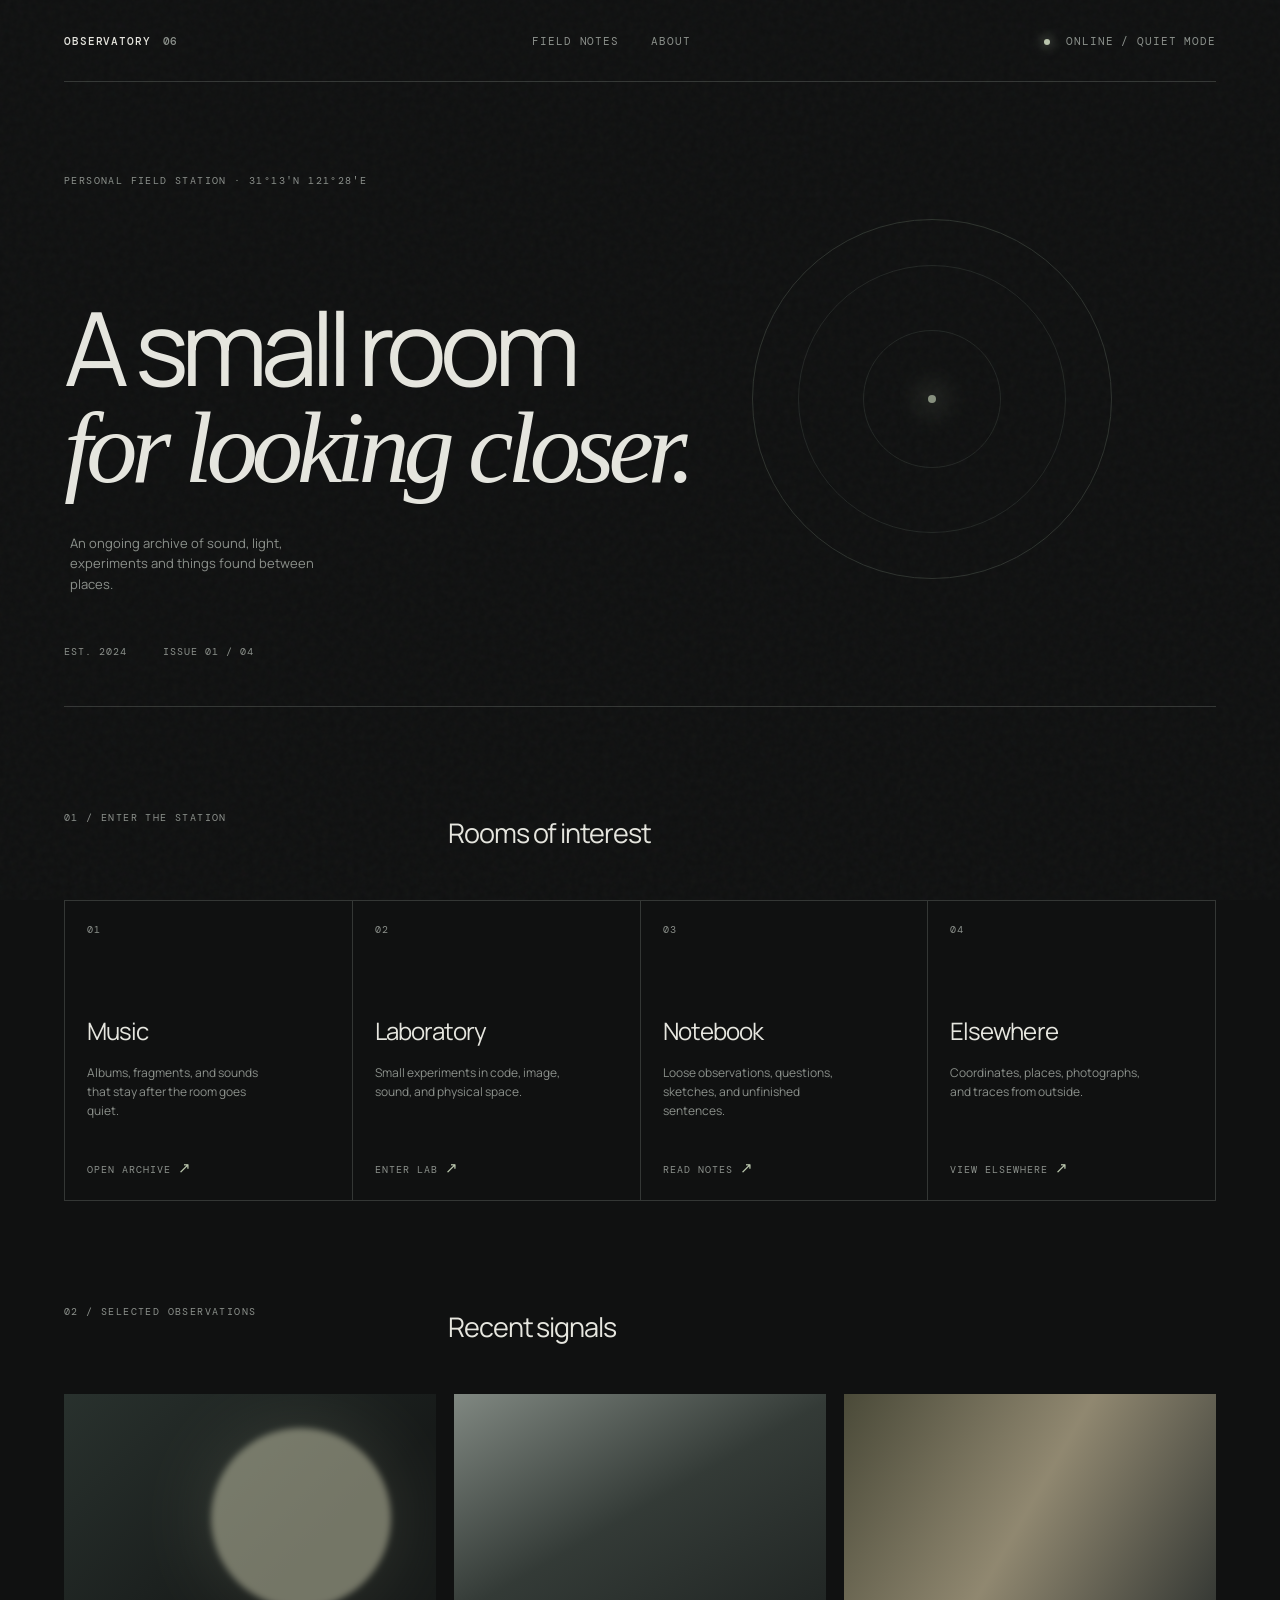
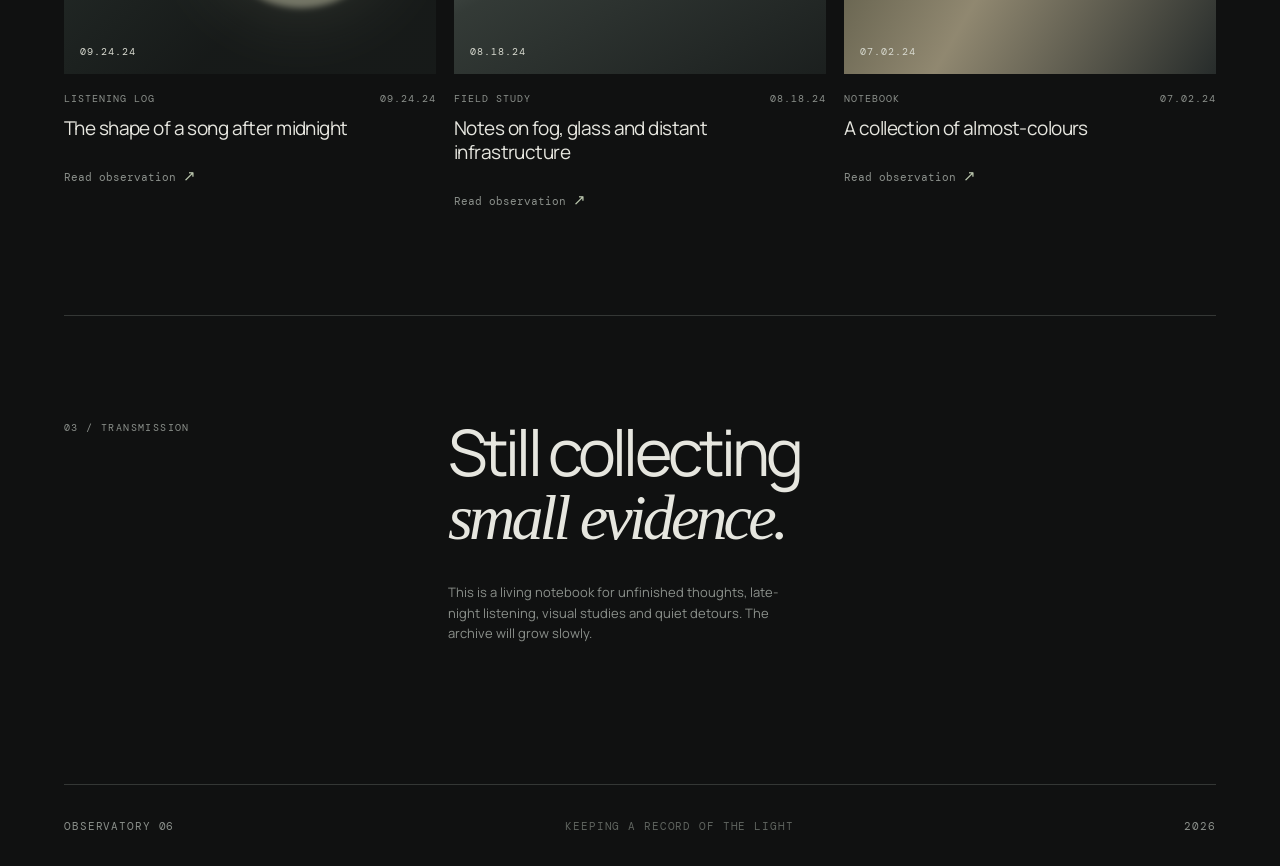
==== observatory-06/index.html @ ce648ada "Add files via upload" ====
<!doctype html>
<html lang="en">
  <head>
    <meta charset="UTF-8" />
    <meta name="viewport" content="width=device-width, initial-scale=1.0" />
    <meta name="theme-color" content="#101111" />
    <meta name="description" content="OBSERVATORY 06 — a quiet personal field station for music, experiments, notes and elsewhere." />
    <title>OBSERVATORY 06</title>
    <link rel="preconnect" href="https://fonts.googleapis.com" />
    <link rel="preconnect" href="https://fonts.gstatic.com" crossorigin />
    <link href="https://fonts.googleapis.com/css2?family=DM+Mono:wght@400;500&family=Manrope:wght@400;500;600;700&display=swap" rel="stylesheet" />
    <link rel="stylesheet" href="src/styles.css" />
  </head>
  <body>
    <div class="grain" aria-hidden="true"></div>
    <div class="site-shell">
      <header class="site-header">
        <a class="wordmark" href="#top" aria-label="Observatory 06 home">OBSERVATORY <span>06</span></a>
        <nav class="site-nav" aria-label="Main navigation">
          <a href="#field-notes">Field notes</a>
          <a href="#about">About</a>
        </nav>
        <div class="status"><i></i> online / quiet mode</div>
      </header>

      <main id="top">
        <section class="hero" aria-labelledby="hero-title">
          <p class="eyebrow">Personal field station · 31°13′N 121°28′E</p>
          <div class="hero-copy">
            <h1 id="hero-title">A small room<br /><em>for looking closer.</em></h1>
            <p class="hero-intro">An ongoing archive of sound, light, experiments and things found between places.</p>
          </div>
          <div class="hero-meta"><span>EST. 2024</span><span>ISSUE 01 / 04</span></div>
          <div class="orbit" aria-hidden="true"><span></span></div>
        </section>

        <section class="portal-section" aria-labelledby="portals-title">
          <div class="section-heading"><p class="eyebrow">01 / Enter the station</p><h2 id="portals-title">Rooms of interest</h2></div>
          <div id="portals" class="portal-grid"></div>
        </section>

        <section id="field-notes" class="notes-section" aria-labelledby="notes-title">
          <div class="section-heading"><p class="eyebrow">02 / Selected observations</p><h2 id="notes-title">Recent signals</h2></div>
          <div id="notes" class="notes-grid"></div>
        </section>

        <section id="about" class="about-section" aria-labelledby="about-title">
          <p class="eyebrow">03 / Transmission</p>
          <div><h2 id="about-title">Still collecting<br /><em>small evidence.</em></h2><p>This is a living notebook for unfinished thoughts, late-night listening, visual studies and quiet detours. The archive will grow slowly.</p></div>
        </section>
      </main>

      <footer class="site-footer"><span>OBSERVATORY 06</span><span>KEEPING A RECORD OF THE LIGHT</span><span id="year"></span></footer>
    </div>
    <script>
      const portals = [
        { number: '01', title: 'Music', description: 'Albums, fragments, and sounds that stay after the room goes quiet.', label: 'Open archive' },
        { number: '02', title: 'Laboratory', description: 'Small experiments in code, image, sound, and physical space.', label: 'Enter lab' },
        { number: '03', title: 'Notebook', description: 'Loose observations, questions, sketches, and unfinished sentences.', label: 'Read notes' },
        { number: '04', title: 'Elsewhere', description: 'Coordinates, places, photographs, and traces from outside.', label: 'View elsewhere' }
      ];
      const notes = [
        { date: '09.24.24', type: 'Listening log', title: 'The shape of a song after midnight', imageClass: 'note-image--night' },
        { date: '08.18.24', type: 'Field study', title: 'Notes on fog, glass and distant infrastructure', imageClass: 'note-image--fog' },
        { date: '07.02.24', type: 'Notebook', title: 'A collection of almost-colours', imageClass: 'note-image--colour' }
      ];
      document.querySelector('#portals').innerHTML = portals.map((item) => `
        <a class="portal-card" href="#field-notes"><span class="card-number">${item.number}</span><span class="card-title">${item.title}</span><span class="card-description">${item.description}</span><span class="card-link">${item.label} <b>↗</b></span></a>
      `).join('');
      document.querySelector('#notes').innerHTML = notes.map((item) => `
        <article class="note-card"><div class="note-image ${item.imageClass}" aria-hidden="true"><span>${item.date}</span></div><div class="note-meta"><span>${item.type}</span><span>${item.date}</span></div><h3>${item.title}</h3><a href="#about">Read observation <b>↗</b></a></article>
      `).join('');
      document.querySelector('#year').textContent = new Date().getFullYear();
    </script>
  </body>
</html>
---- observatory-06/src/styles.css ----
:root{--bg:#101111;--panel:#171918;--line:#343735;--muted:#8b908b;--text:#e6e6df;--accent:#bac6ad;--mono:'DM Mono',monospace;--sans:'Manrope',sans-serif}*{box-sizing:border-box}html{scroll-behavior:smooth}body{margin:0;background:var(--bg);color:var(--text);font-family:var(--sans);font-size:14px;line-height:1.6}.grain{position:fixed;inset:0;z-index:5;pointer-events:none;opacity:.055;background-image:url("data:image/svg+xml,%3Csvg viewBox='0 0 180 180' xmlns='http://www.w3.org/2000/svg'%3E%3Cfilter id='n'%3E%3CfeTurbulence type='fractalNoise' baseFrequency='.8' numOctaves='4' stitchTiles='stitch'/%3E%3C/filter%3E%3Crect width='100%25' height='100%25' filter='url(%23n)' opacity='.55'/%3E%3C/svg%3E")}.site-shell{max-width:1440px;margin:auto;padding:0 5vw}.site-header,.site-footer{display:flex;align-items:center;justify-content:space-between;min-height:82px;border-bottom:1px solid var(--line);font:11px var(--mono);letter-spacing:.08em;text-transform:uppercase}.wordmark{color:var(--text);text-decoration:none;font-weight:500}.wordmark span{color:var(--muted);margin-left:4px}.site-nav{display:flex;gap:32px}.site-nav a,.site-footer{color:var(--muted);text-decoration:none}.site-nav a:hover,.portal-card:hover,.note-card a:hover{color:var(--accent)}.status{color:var(--muted)}.status i{display:inline-block;width:6px;height:6px;margin-right:8px;border-radius:50%;background:var(--accent);box-shadow:0 0 12px var(--accent)}.hero{position:relative;min-height:625px;padding:92px 0 48px;border-bottom:1px solid var(--line);overflow:hidden}.eyebrow{margin:0;color:var(--muted);font:10px var(--mono);letter-spacing:.14em;text-transform:uppercase}.hero-copy{position:relative;z-index:1;margin-top:112px;max-width:760px}.hero h1{margin:0;font-size:clamp(52px,8vw,116px);font-weight:400;letter-spacing:-.07em;line-height:.94}.hero h1 em,.about-section h2 em{font-family:Georgia,serif;font-weight:400;letter-spacing:-.06em}.hero-intro{max-width:270px;margin:36px 0 0 6px;color:var(--muted);font-size:13px}.hero-meta{position:absolute;bottom:48px;left:0;display:flex;gap:36px;color:var(--muted);font:10px var(--mono);letter-spacing:.1em}.orbit{position:absolute;right:9%;top:22%;width:360px;height:360px;border:1px solid #3a403a;border-radius:50%;opacity:.7}.orbit:before,.orbit:after{content:"";position:absolute;inset:45px;border:1px solid #2b302d;border-radius:50%}.orbit:after{inset:110px}.orbit span{position:absolute;top:50%;left:50%;width:8px;height:8px;margin:-4px;border-radius:50%;background:var(--accent);box-shadow:0 0 28px 8px #a9b99a55}.portal-section,.notes-section{padding:104px 0}.section-heading{display:grid;grid-template-columns:1fr 2fr;align-items:start;margin-bottom:46px}.section-heading h2{margin:0;font-size:27px;font-weight:400;letter-spacing:-.04em}.portal-grid{display:grid;grid-template-columns:repeat(4,1fr);border-top:1px solid var(--line);border-left:1px solid var(--line)}.portal-card{position:relative;display:flex;flex-direction:column;min-height:300px;padding:22px;border-right:1px solid var(--line);border-bottom:1px solid var(--line);color:var(--text);text-decoration:none;transition:background .4s,color .4s}.portal-card:hover{background:#1b201d}.card-number,.card-link,.note-meta{font:10px var(--mono);letter-spacing:.1em;text-transform:uppercase;color:var(--muted)}.card-title{margin-top:76px;font-size:24px;letter-spacing:-.04em}.card-description{max-width:190px;margin-top:12px;color:var(--muted);font-size:12px}.card-link{margin-top:auto}.card-link b,.note-card a b{color:var(--accent);font-size:15px;font-weight:400}.notes-section{padding-top:0}.notes-grid{display:grid;grid-template-columns:repeat(3,1fr);gap:18px}.note-card{min-width:0}.note-image{height:280px;margin-bottom:18px;position:relative;overflow:hidden;background:#262c2a}.note-image:before{content:"";position:absolute;inset:0;background:linear-gradient(135deg,#29322e,#151817 62%);opacity:.9}.note-image--night:after{content:"";position:absolute;width:180px;height:180px;right:12%;top:12%;border-radius:50%;background:#d1d1b3;filter:blur(3px);opacity:.5;box-shadow:0 0 80px #c3c8a655}.note-image--fog:before{background:linear-gradient(150deg,#8a928b,#353c38 45%,#1a1e1d)}.note-image--colour:before{background:linear-gradient(120deg,#4e4d3a,#9c9278 47%,#272c2b)}.note-image span{position:absolute;bottom:16px;left:16px;z-index:1;font:10px var(--mono);color:#d7d9cf;letter-spacing:.1em}.note-meta{display:flex;justify-content:space-between}.note-card h3{max-width:310px;margin:12px 0 24px;font-size:19px;font-weight:400;line-height:1.25;letter-spacing:-.03em}.note-card a{color:var(--muted);font:11px var(--mono);text-decoration:none}.about-section{display:grid;grid-template-columns:1fr 2fr;padding:105px 0 140px;border-top:1px solid var(--line)}.about-section h2{margin:0;font-size:clamp(38px,5vw,70px);font-weight:400;line-height:.98;letter-spacing:-.06em}.about-section div p{max-width:330px;margin:32px 0 0;color:var(--muted);font-size:13px}.site-footer{border-top:1px solid var(--line);border-bottom:0}.site-footer span:nth-child(2){color:#5f645f}@media(max-width:760px){.site-shell{padding:0 22px}.site-header{min-height:68px}.site-nav{display:none}.status{font-size:9px}.hero{min-height:600px;padding-top:55px}.hero-copy{margin-top:120px}.hero h1{font-size:59px}.orbit{right:-150px;top:30%;width:340px;height:340px}.section-heading,.about-section{display:block}.section-heading h2{margin-top:18px}.portal-grid,.notes-grid{grid-template-columns:1fr 1fr}.portal-card{min-height:245px}.card-title{margin-top:45px;font-size:20px}.note-image{height:210px}.about-section .eyebrow{margin-bottom:50px}.site-footer{font-size:9px;gap:10px}.site-footer span:nth-child(2){display:none}}
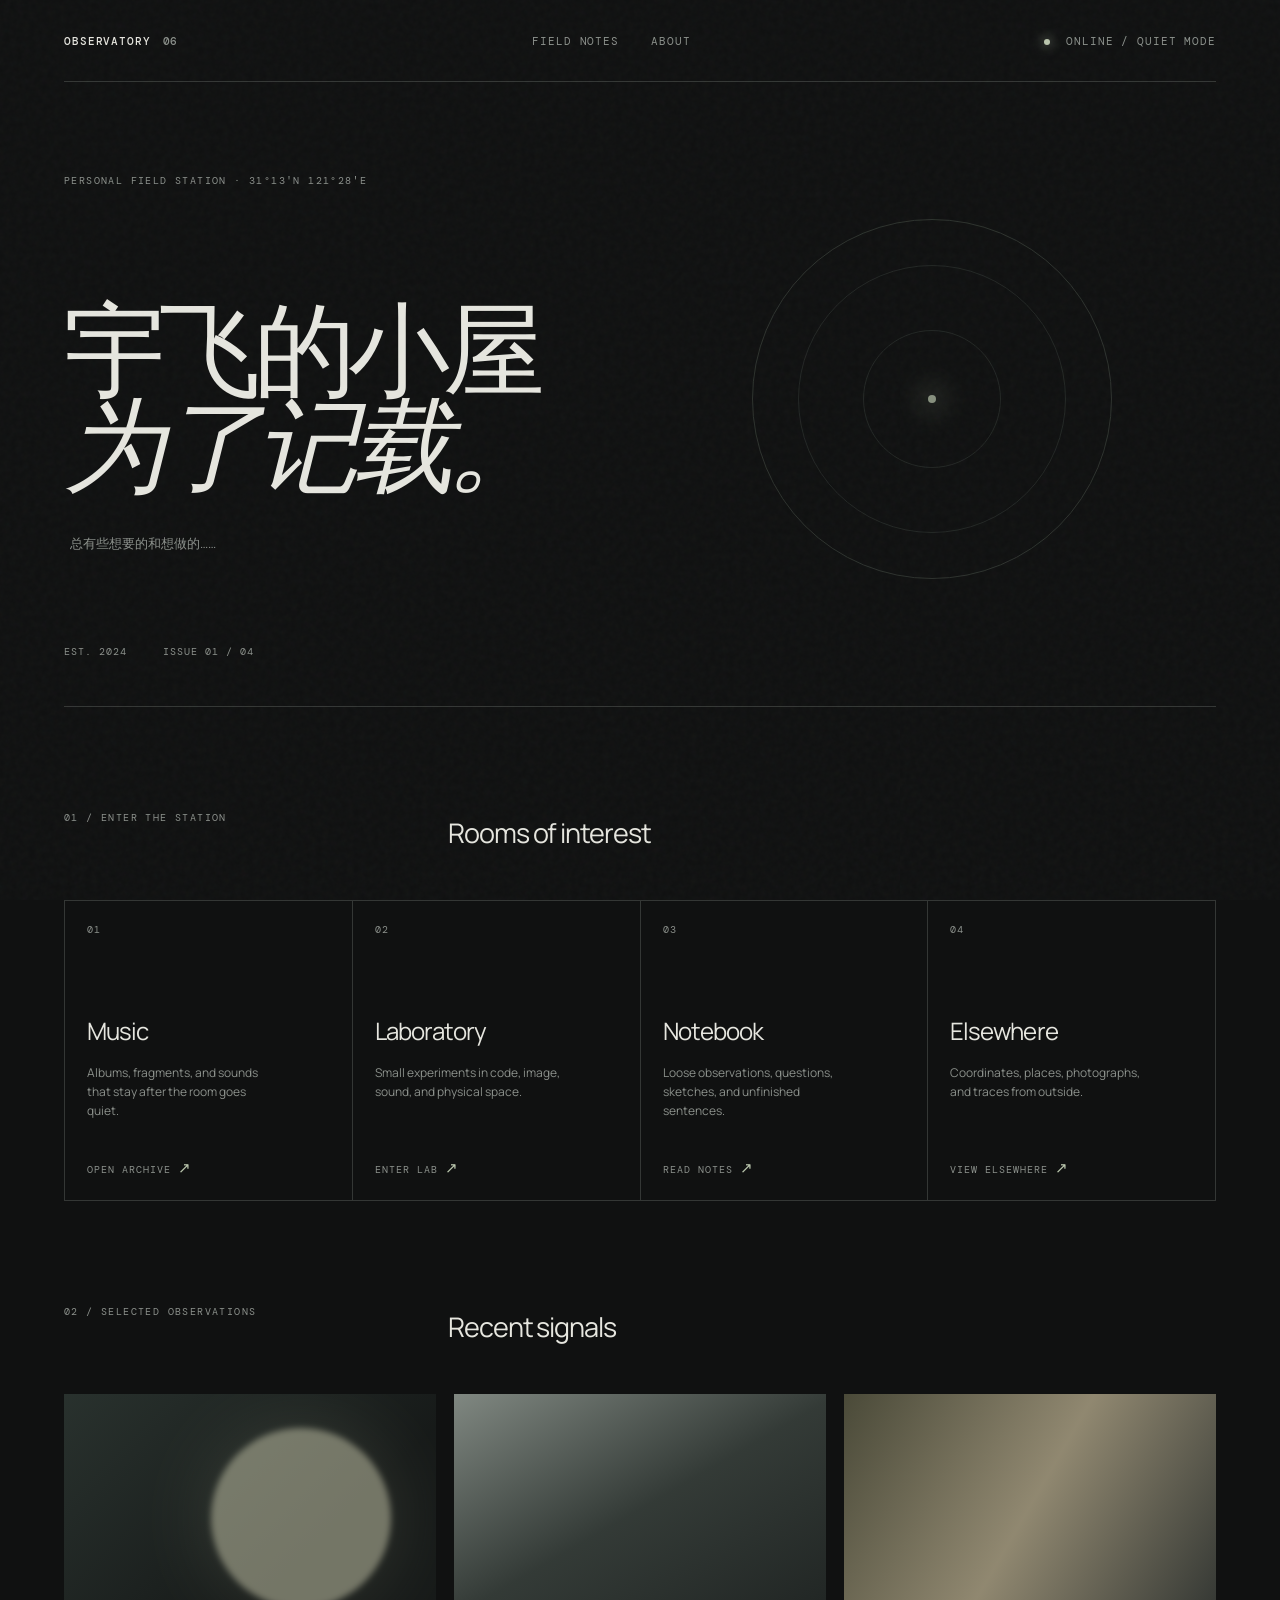
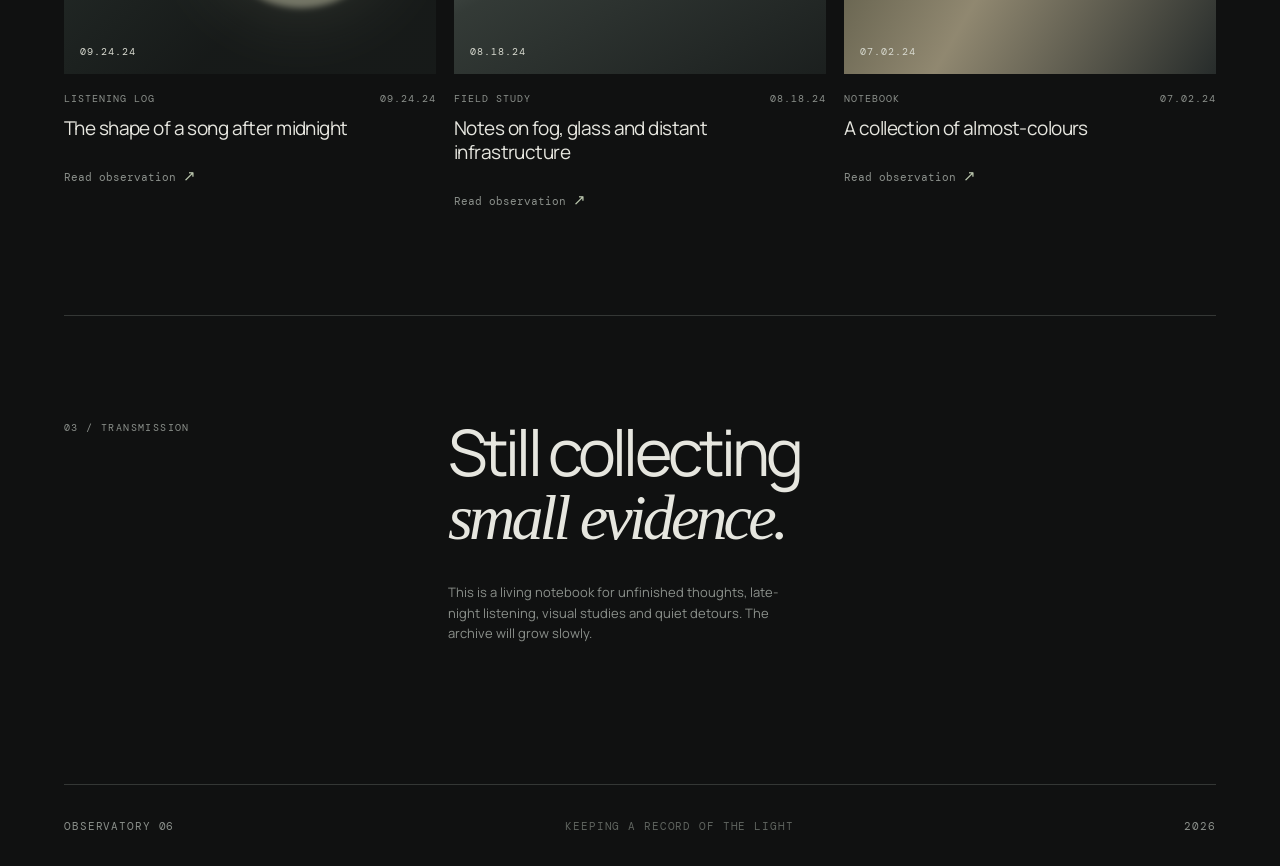
==== commit 725d24d3: "Update hero section text to Chinese" ====
--- a/observatory-06/index.html
+++ b/observatory-06/index.html
@@ -27,8 +27,8 @@
         <section class="hero" aria-labelledby="hero-title">
           <p class="eyebrow">Personal field station · 31°13′N 121°28′E</p>
           <div class="hero-copy">
-            <h1 id="hero-title">A small room<br /><em>for looking closer.</em></h1>
-            <p class="hero-intro">An ongoing archive of sound, light, experiments and things found between places.</p>
+            <h1 id="hero-title">宇飞的小屋<br /><em>为了记载。</em></h1>
+            <p class="hero-intro">总有些想要的和想做的……</p>
           </div>
           <div class="hero-meta"><span>EST. 2024</span><span>ISSUE 01 / 04</span></div>
           <div class="orbit" aria-hidden="true"><span></span></div>
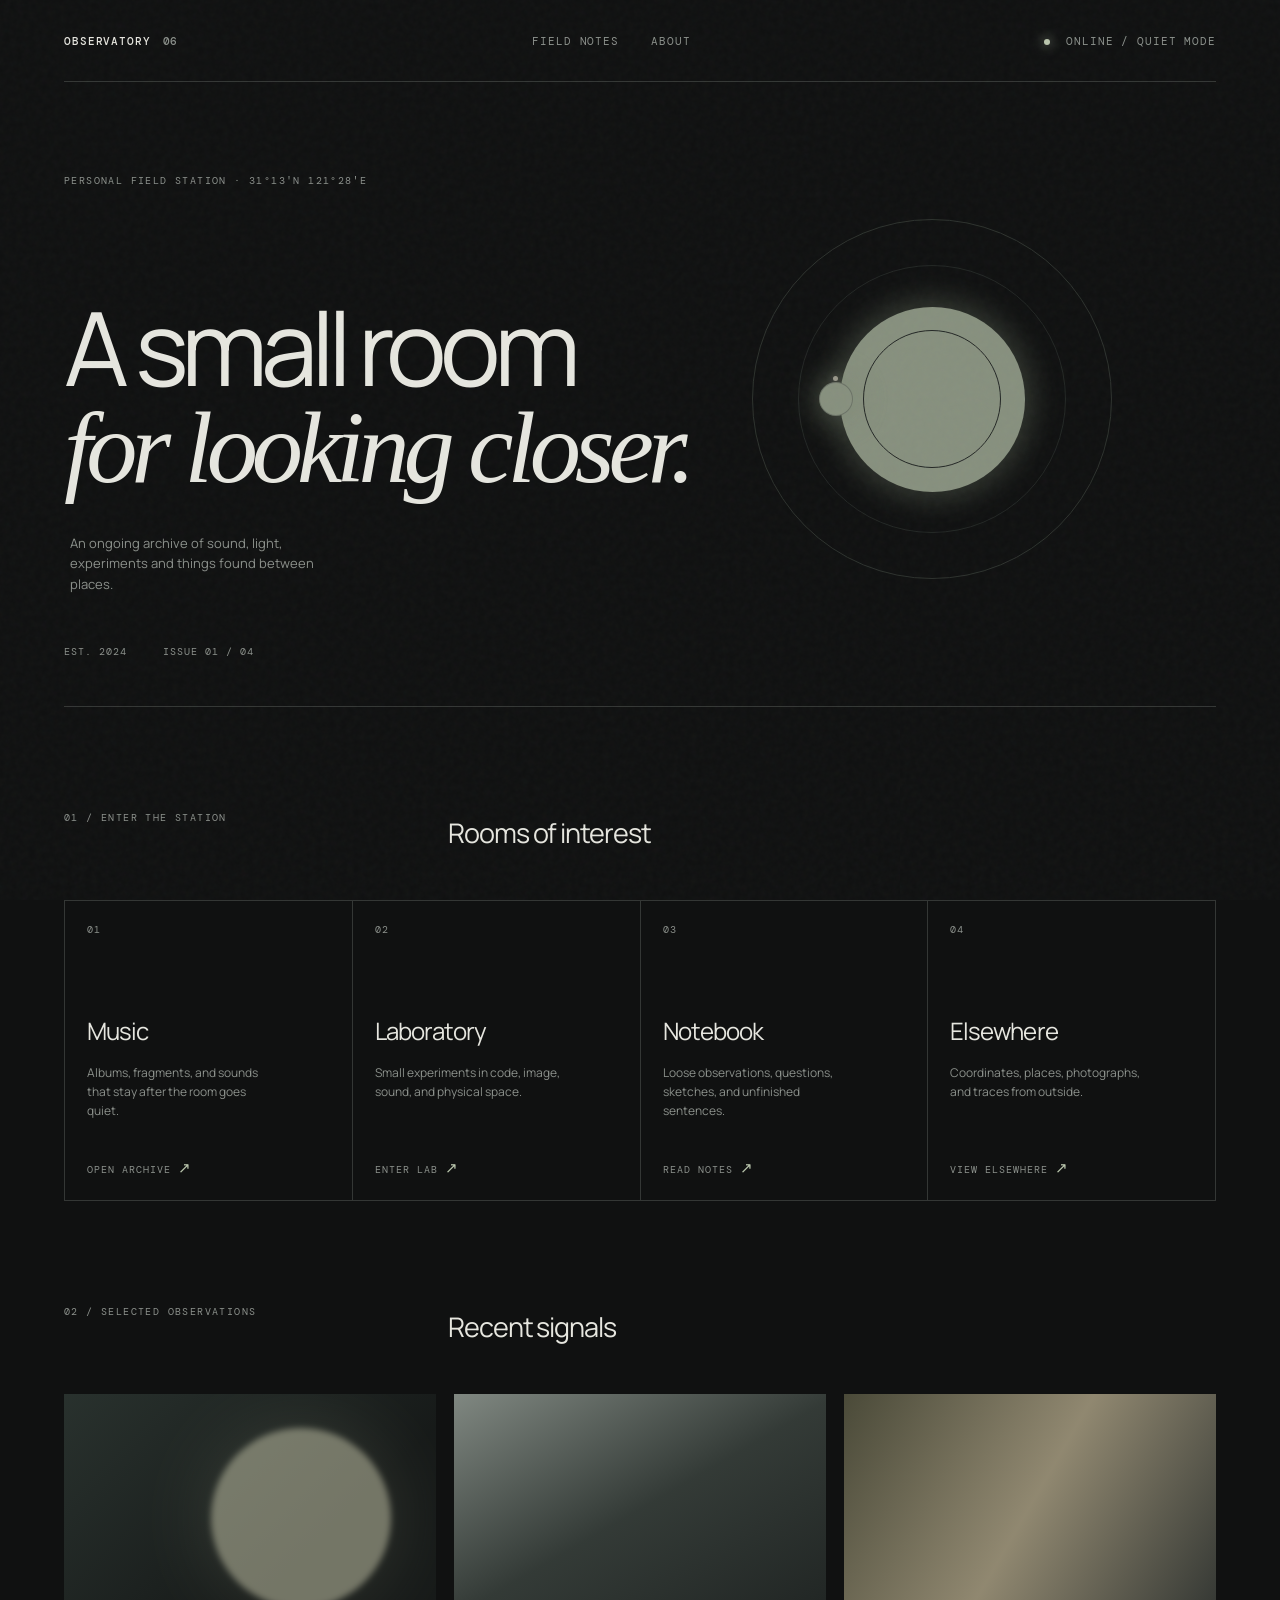
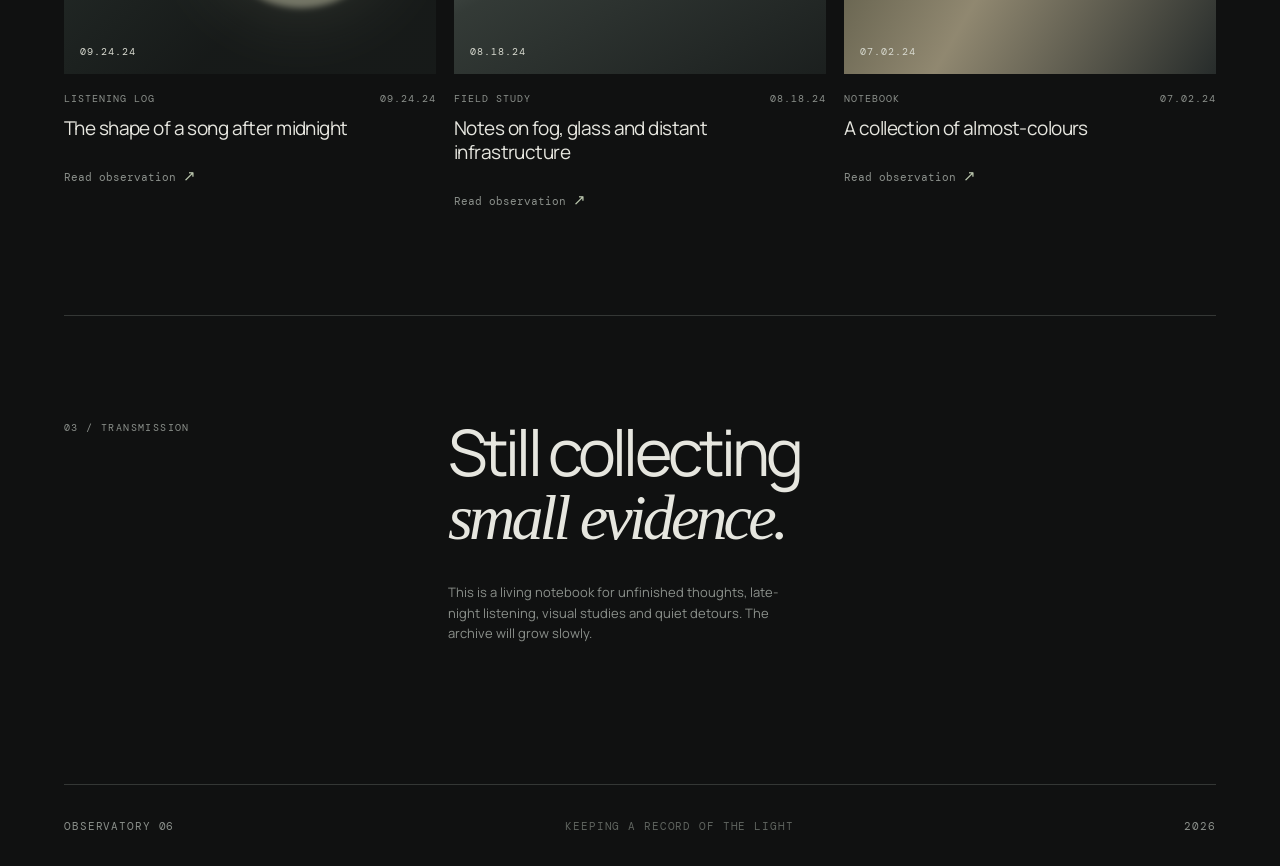
==== commit a9c644eb: "Replace Chinese text with English in index.html" ====
--- a/observatory-06/index.html
+++ b/observatory-06/index.html
@@ -10,6 +10,7 @@
     <link rel="preconnect" href="https://fonts.gstatic.com" crossorigin />
     <link href="https://fonts.googleapis.com/css2?family=DM+Mono:wght@400;500&family=Manrope:wght@400;500;600;700&display=swap" rel="stylesheet" />
     <link rel="stylesheet" href="src/styles.css" />
+    <link rel="stylesheet" href="src/orbit.css" />
   </head>
   <body>
     <div class="grain" aria-hidden="true"></div>
@@ -27,11 +28,11 @@
         <section class="hero" aria-labelledby="hero-title">
           <p class="eyebrow">Personal field station · 31°13′N 121°28′E</p>
           <div class="hero-copy">
-            <h1 id="hero-title">宇飞的小屋<br /><em>为了记载。</em></h1>
-            <p class="hero-intro">总有些想要的和想做的……</p>
+            <h1 id="hero-title">A small room<br /><em>for looking closer.</em></h1>
+            <p class="hero-intro">An ongoing archive of sound, light, experiments and things found between places.</p>
           </div>
           <div class="hero-meta"><span>EST. 2024</span><span>ISSUE 01 / 04</span></div>
-          <div class="orbit" aria-hidden="true"><span></span></div>
+          <div class="orbit" aria-hidden="true"><span class="orbit-line orbit-line--inner"></span><span class="orbit-line orbit-line--outer"></span><span class="sun"></span><span class="earth-track"><span class="earth"><span class="moon-track"><span class="moon"></span></span></span></span></div>
         </section>
 
         <section class="portal-section" aria-labelledby="portals-title">
--- a/observatory-06/src/orbit.css
+++ b/observatory-06/src/orbit.css
@@ -0,0 +1,8 @@
+.orbit-line{position:absolute!important;top:50%;left:50%;border:1px solid #2b302d;border-radius:50%;transform:translate(-50%,-50%)}
+.orbit-line--inner{width:185px;height:185px}.orbit-line--outer{width:300px;height:300px}
+.orbit .sun{position:absolute;top:50%;left:50%;width:38px;height:38px;margin:-19px;border-radius:50%;background:radial-gradient(circle at 35% 32%,#f1e9c8 0 10%,#c9c59d 35%,#777d68 100%);box-shadow:0 0 22px 5px #c8c99d55;animation:sunPulse 5s ease-in-out infinite}
+.orbit .earth-track{position:absolute;top:50%;left:50%;width:185px;height:185px;margin:-92.5px;border-radius:50%;animation:orbitEarth 18s linear infinite}
+.orbit .earth{position:absolute;top:50%;left:-6px;width:12px;height:12px;margin-top:-6px;border-radius:50%;background:radial-gradient(circle at 35% 30%,#d3d6c0 0 18%,#718178 45%,#36443f 100%);box-shadow:0 0 12px #aebca455}
+.orbit .moon-track{position:absolute;top:50%;left:50%;width:34px;height:34px;margin:-17px;border:1px solid #59605766;border-radius:50%;animation:orbitMoon 3.8s linear infinite}
+.orbit .moon{position:absolute;top:-3px;left:50%;width:5px;height:5px;margin-left:-2.5px;border-radius:50%;background:#d2d0bd;box-shadow:0 0 7px #d2d0bd88}
+@keyframes orbitEarth{from{transform:rotate(0deg)}to{transform:rotate(360deg)}}@keyframes orbitMoon{from{transform:rotate(0deg)}to{transform:rotate(360deg)}}@keyframes sunPulse{0%,100%{transform:scale(1);opacity:.82}50%{transform:scale(1.08);opacity:1}}
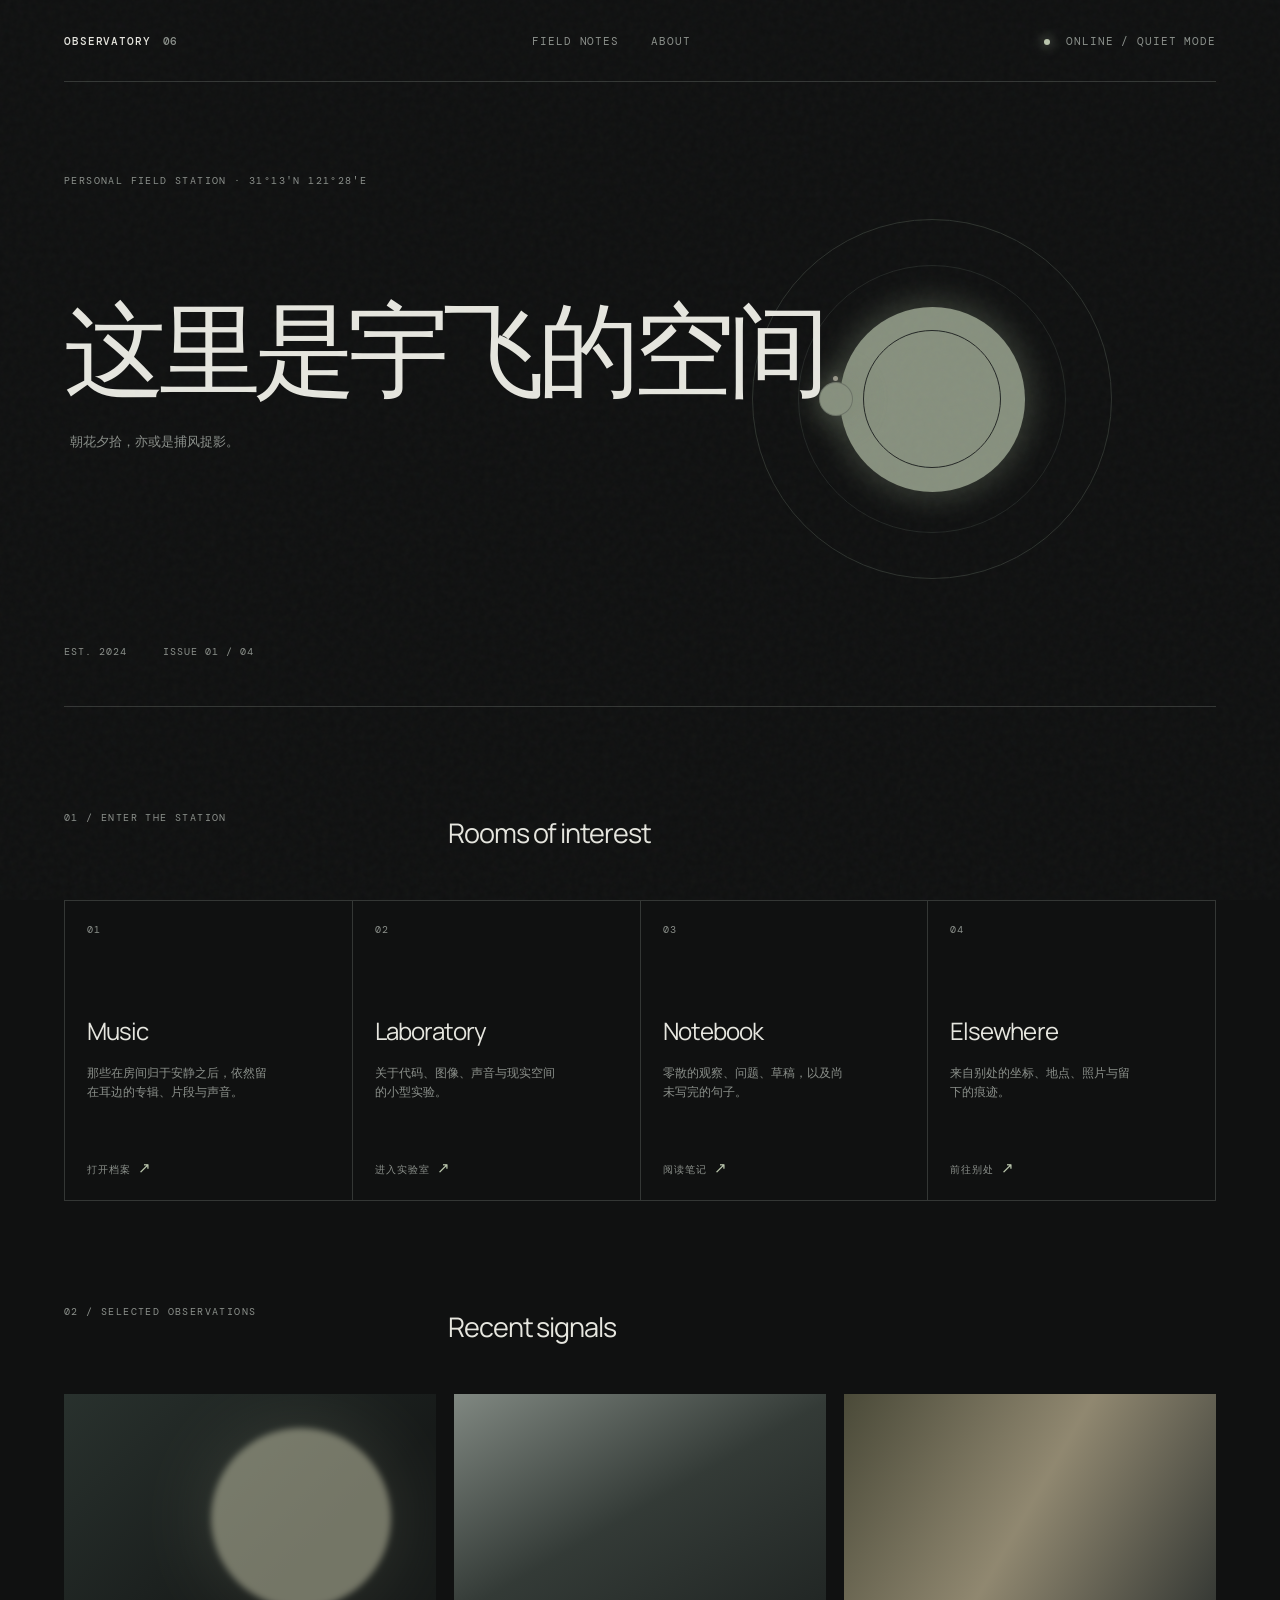
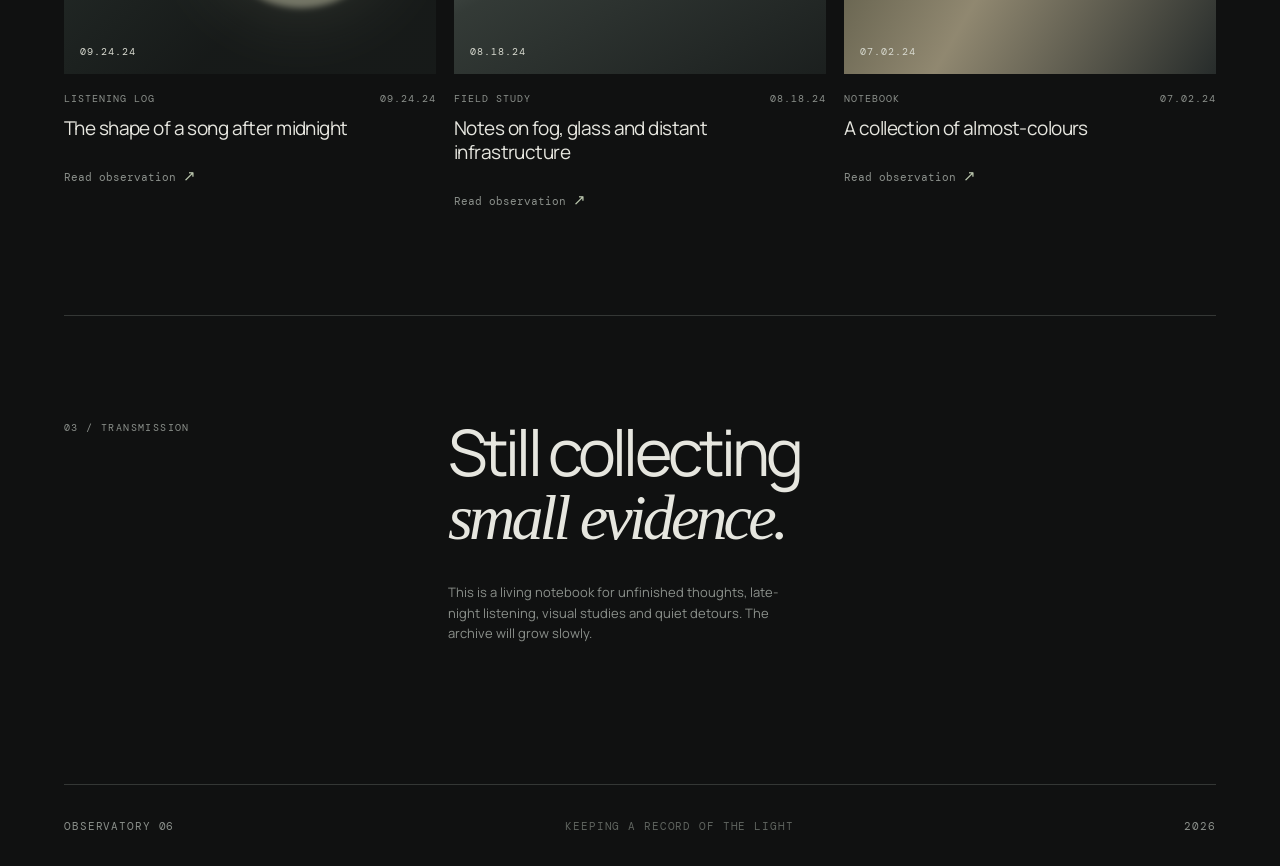
==== commit ce04aecd: "Translate index.html content to Chinese" ====
--- a/observatory-06/index.html
+++ b/observatory-06/index.html
@@ -28,8 +28,8 @@
         <section class="hero" aria-labelledby="hero-title">
           <p class="eyebrow">Personal field station · 31°13′N 121°28′E</p>
           <div class="hero-copy">
-            <h1 id="hero-title">A small room<br /><em>for looking closer.</em></h1>
-            <p class="hero-intro">An ongoing archive of sound, light, experiments and things found between places.</p>
+            <h1 id="hero-title">这里是宇飞的空间</h1>
+            <p class="hero-intro">朝花夕拾，亦或是捕风捉影。</p>
           </div>
           <div class="hero-meta"><span>EST. 2024</span><span>ISSUE 01 / 04</span></div>
           <div class="orbit" aria-hidden="true"><span class="orbit-line orbit-line--inner"></span><span class="orbit-line orbit-line--outer"></span><span class="sun"></span><span class="earth-track"><span class="earth"><span class="moon-track"><span class="moon"></span></span></span></span></div>
@@ -55,10 +55,10 @@
     </div>
     <script>
       const portals = [
-        { number: '01', title: 'Music', description: 'Albums, fragments, and sounds that stay after the room goes quiet.', label: 'Open archive' },
-        { number: '02', title: 'Laboratory', description: 'Small experiments in code, image, sound, and physical space.', label: 'Enter lab' },
-        { number: '03', title: 'Notebook', description: 'Loose observations, questions, sketches, and unfinished sentences.', label: 'Read notes' },
-        { number: '04', title: 'Elsewhere', description: 'Coordinates, places, photographs, and traces from outside.', label: 'View elsewhere' }
+        { number: '01', title: 'Music', description: '那些在房间归于安静之后，依然留在耳边的专辑、片段与声音。', label: '打开档案' },
+        { number: '02', title: 'Laboratory', description: '关于代码、图像、声音与现实空间的小型实验。', label: '进入实验室' },
+        { number: '03', title: 'Notebook', description: '零散的观察、问题、草稿，以及尚未写完的句子。', label: '阅读笔记' },
+        { number: '04', title: 'Elsewhere', description: '来自别处的坐标、地点、照片与留下的痕迹。', label: '前往别处' }
       ];
       const notes = [
         { date: '09.24.24', type: 'Listening log', title: 'The shape of a song after midnight', imageClass: 'note-image--night' },
@@ -75,3 +75,4 @@
     </script>
   </body>
 </html>
+
